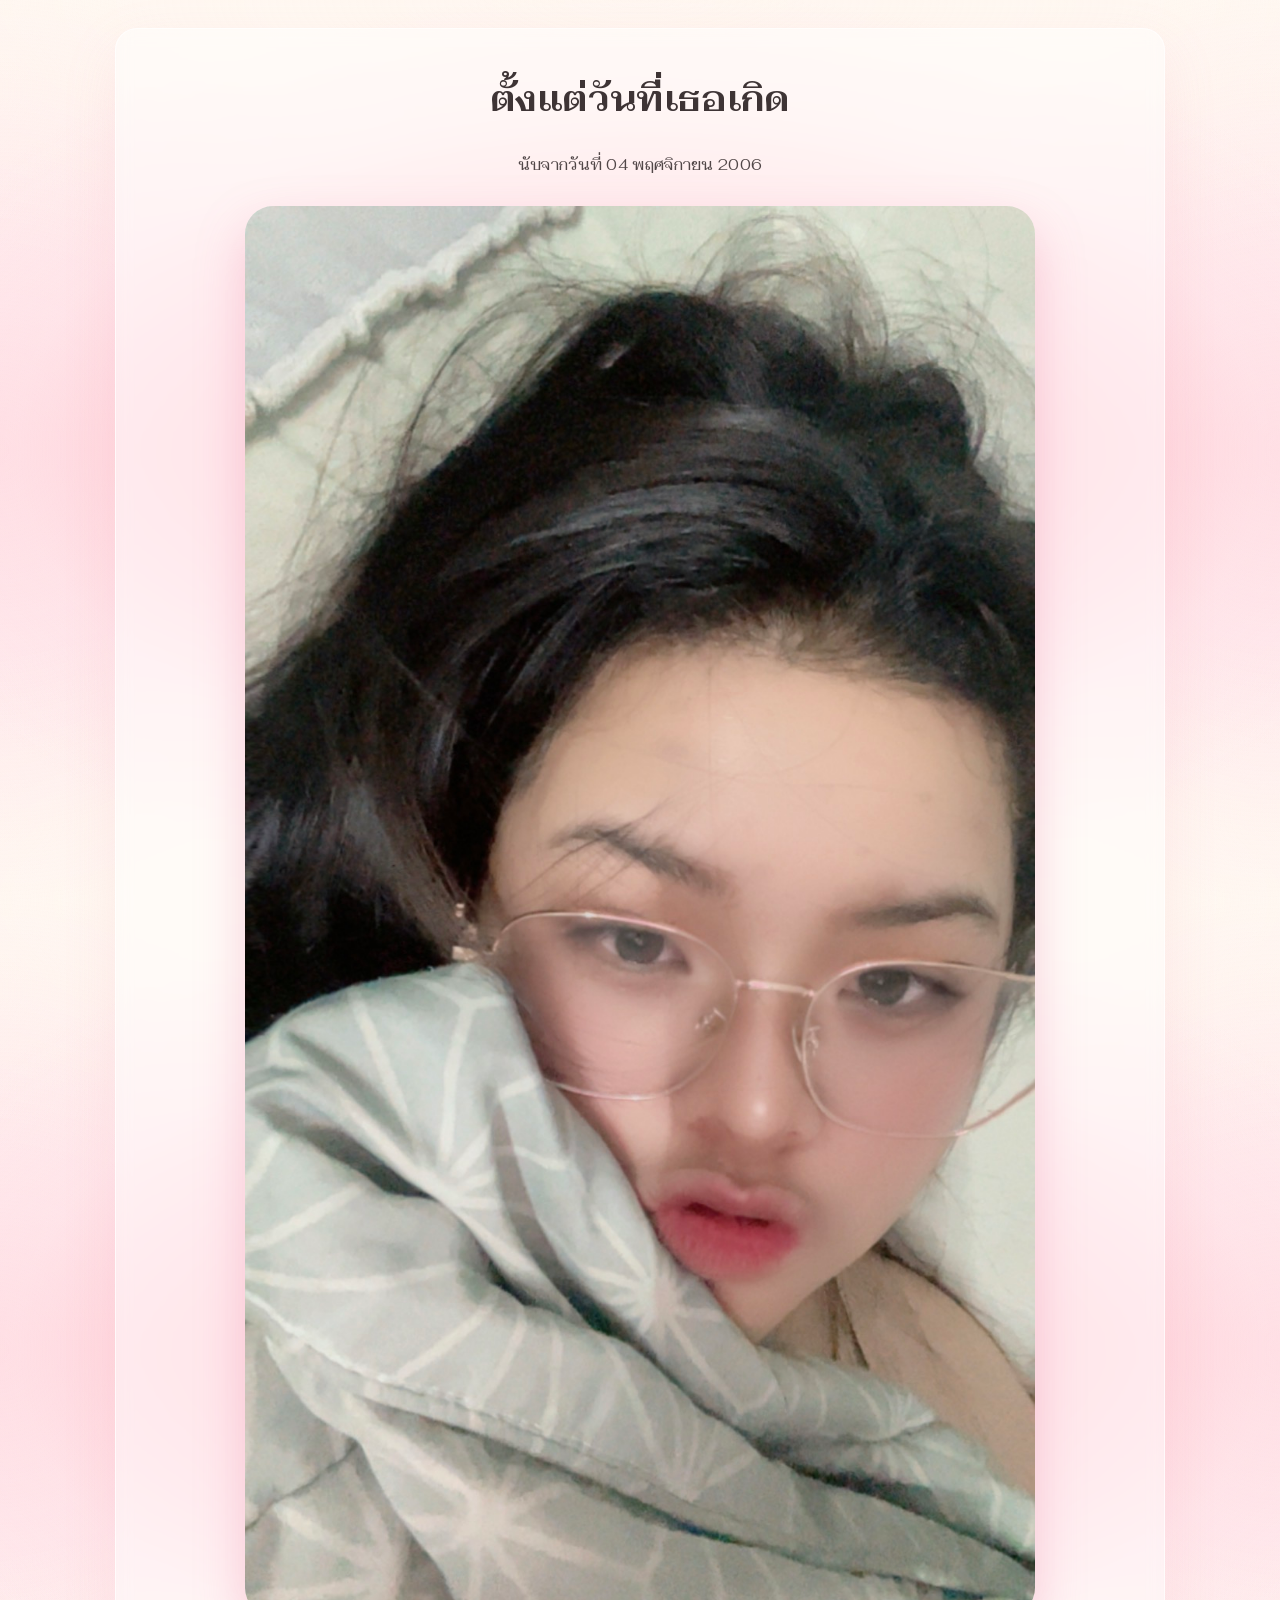
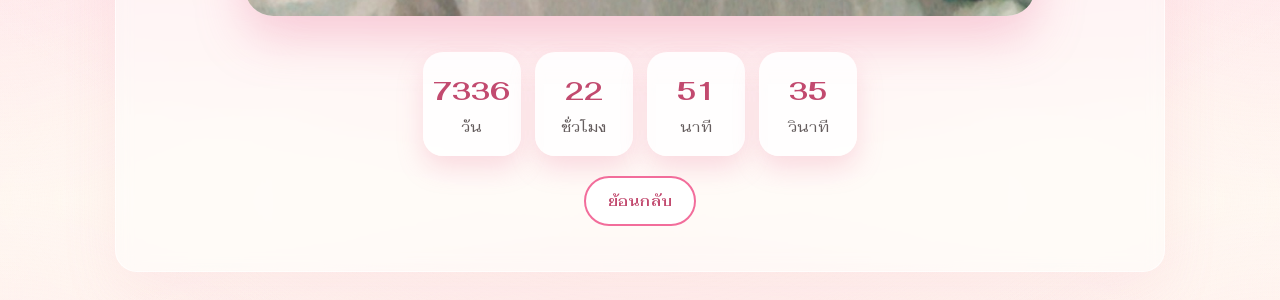
==== days.html @ 3abb0679 "upload website" ====
<!doctype html>
<html lang="th">
<head>
  <meta charset="utf-8" />
  <meta name="viewport" content="width=device-width,initial-scale=1" />
  <title>เธอเกิดมากี่วันแล้วน้า</title>
  <link rel="stylesheet" href="css/style.css" />
</head>
<body>
  <div class="container">
    <div class="shell center">
      <h1>ตั้งแต่วันที่เธอเกิด</h1>


        <p class="subtle">นับจากวันที่ 04 พฤศจิกายน 2006 </p>

        <!-- รูปตรงกลาง -->
        <div class="image-wrap">
  <img src="assets/heart.png" class="center-img" alt="love" />
</div>


        <!-- กล่องเวลา -->
        <div class="time-grid">
          <div class="time-box">
            <div class="time-value" id="days">0</div>
            <div class="time-label">วัน</div>
          </div>

          <div class="time-box">
            <div class="time-value" id="hours">0</div>
            <div class="time-label">ชั่วโมง</div>
          </div>

          <div class="time-box">
            <div class="time-value" id="minutes">0</div>
            <div class="time-label">นาที</div>
          </div>

          <div class="time-box">
            <div class="time-value" id="seconds">0</div>
            <div class="time-label">วินาที</div>
          </div>
        </div>

        <div style="margin-top:20px;">
          <a class="btn secondary" href="menu.html">ย้อนกลับ</a>
        </div>
      </div>
    </div>
  </div>

  <script src="js/days.js"></script>
</body>
</html>
---- css/style.css ----
/* ===============================
   FONT : Fahkwang (Thai looped + cute)
   =============================== */
/* ===============================
   FONT : Fahkwang (Thai looped + cute)
   =============================== */
@import url('https://fonts.googleapis.com/css2?family=Fahkwang:wght@300;400;500;600;700&display=swap');

/* ===============================
   ROOT COLOR THEME (Cute Modern — Pink / Cream / Blue, deeper & richer)
   =============================== */
:root{
  --pink-1:#fdf5f5;
  --pink-2:#f9e0e0;
  --card:#EDBFBF;
  --card-dark:#FFB3C6;
  --white:#ffffff;

  --cream:#F2E8CB;
  --cream-dark:#F4C94E;
  --blue:#B4D9E2;
  --blue-dark:#4FC1D9;

  --text-dark:#3E3435;
  --text-accent:#FF8FAB;

  --btn-grad: linear-gradient(135deg, var(--card-dark) 0%, #FFB3C6 55%, var(--card) 100%);
  --panel-grad: linear-gradient(135deg, var(--card-dark) 0%, #FF8FAB 55%, var(--card) 100%);

  --shadow: 0 22px 48px rgba(234,127,160,.34);
  --shadow-soft: 0 12px 26px rgba(234,127,160,.26);
  --shadow-lift: 0 16px 32px rgba(234,127,160,.44);
  --radius: 28px;

  --container-pad: 40px;
  --shell-pad-x: 24px;
  --shell-pad-y: 36px;
}

/* ===============================
   GLOBAL RESET + FORCE FONT
   =============================== */
*{
  box-sizing:border-box;
  font-family: "Fahkwang", system-ui, -apple-system, "Segoe UI", sans-serif !important;
}

html, body{
  height:100%;
  margin:0;
  font-family: "Fahkwang", system-ui, -apple-system, "Segoe UI", sans-serif !important;
}
/* ===============================
   GLOBAL BACKGROUND (Rich Pastel + Soft Motion)
   ใช้เหมือนกันทุกหน้า
================================ */

/* ===============================
   GLOBAL BACKGROUND (Pink–Cream–Blue, deeper & more dimensional)
   ทุกหน้าเหมือนกัน
================================ */

html, body{
  min-height:100%;
  margin:0;
}

/* ===============================
   BACKGROUND : Soft Pastel Pink
   =============================== */

html,
body {
  min-height: 100%;
  margin: 0;
}

body {
  background:
    /* ชมพูฟุ้งตรงกลาง */
    radial-gradient(
      ellipse 75% 60% at 50% 50%,
      #ffb6c5 0%,
      rgba(255, 182, 197, 0.85) 25%,
      rgba(255, 202, 211, 0.60) 45%,
      rgba(255, 225, 230, 0.35) 65%,
      transparent 85%
    ),

    /* ชมพูอ่อนด้านซ้าย */
    radial-gradient(
      ellipse 45% 70% at 0% 50%,
      rgba(255, 215, 222, 0.45) 0%,
      transparent 75%
    ),

    /* ชมพูอ่อนด้านขวา */
    radial-gradient(
      ellipse 45% 70% at 100% 50%,
      rgba(255, 215, 222, 0.40) 0%,
      transparent 75%
    ),

    /* ครีมด้านบน */
    radial-gradient(
      ellipse 80% 35% at 50% 0%,
      #fff8f1 0%,
      rgba(255, 248, 241, 0.75) 50%,
      transparent 100%
    ),

    /* ครีมด้านล่าง */
    radial-gradient(
      ellipse 80% 35% at 50% 100%,
      #fff8f1 0%,
      rgba(255, 248, 241, 0.75) 50%,
      transparent 100%
    ),

    /* สีพื้นฐาน */
    linear-gradient(
      180deg,
      #fff8f2 0%,
      #ffedf0 35%,
      #ffe3e8 50%,
      #ffedf0 70%,
      #fff8f2 100%
    );

  background-attachment: fixed;
  background-repeat: no-repeat;
  background-size: cover;

  color: var(--text-dark);
  letter-spacing: 0.3px;
  line-height: 1.8;
}

.card{
  background: rgba(255,255,255,.78);
  border: 1px solid rgba(255,255,255,.7);
  border-radius: var(--radius);
  box-shadow: var(--shadow);
  padding: 22px;
}







/* ===============================
   LAYOUT
   =============================== */
.container{
  min-height:100%;
  display:flex;
  align-items:center;
  justify-content:center;
  padding: var(--container-pad) 18px;
}

.shell{
  width:min(980px, 100%);
  background: rgba(255,255,255,0.45);
  backdrop-filter: blur(8px);
  border: 1px solid rgba(255,255,255,0.6);
  border-radius: 22px;
  padding: var(--shell-pad-y) var(--shell-pad-x) calc(var(--shell-pad-y) + 8px);
}

.center{ text-align:center; }

/* ===============================
   TYPOGRAPHY
   =============================== */
h1{
  font-size: 34px;
  margin: 0 0 12px;
  font-weight:700;
  letter-spacing:.6px;
}

h2{
  font-size: 24px;
  margin: 0 0 12px;
  font-weight:600;
}

p{
  margin:10px 0;
  font-weight:400;
  line-height:1.75;
}

.subtle{ opacity:.9; }
.small{ font-size:13px; opacity:.85; }

/* ===============================
   BUTTONS
   =============================== */
/* ===============================
   BUTTONS
   =============================== */
/* ===============================
   BUTTON BASE
   =============================== */
.btn{
  border: 0;
  padding: 15px 19px;          /* ⬅ เล็กลงชัด */
  border-radius: 800px;
  background: linear-gradient(135deg, #f26d9b, #f7a3be);
  color: #fff;
  font-weight: 600;
  font-size: 14px;            /* ⬅ เล็กลง */
  line-height: 1.2;
  cursor: pointer;
  box-shadow: 0 8px 16px rgba(242,109,155,.25); /* ⬅ shadow เบาลง */
  transition: transform .18s ease, filter .18s ease;
  display: inline-flex;
  align-items: center;
  justify-content: center;
  white-space: nowrap;
}


/* hover / active */
.btn:hover{
  transform: translateY(-2px);
  filter: brightness(1.05);
}
.btn:active{
  transform: scale(.97);
}

/* ===============================
   BUTTON SECONDARY
   =============================== */
.btn.secondary{
  background: #fff;
  color: #c24a6f;
  border: 2px solid #f26d9b;
  box-shadow: none;
}

/* ===== FIX LINK BUTTON COLOR ===== */
a.btn,
a.btn:visited,
a.btn:hover,
a.btn:active,
a.btn:focus{
  color: #fff;
  text-decoration: none;
}

a.btn.secondary{
  color:#c24a6f;
}


/* ===============================
   BUTTON ROW (ซ้ายขวาเท่ากัน)
   =============================== */
.button-row{
  display: flex;
  gap: 12px;
  margin-top: 16px;
}

/* ทำให้ปุ่มกว้างเท่ากัน */
.button-row .btn{
  flex: 1;
}


/* ===============================
   MOBILE
   =============================== */
@media (max-width: 520px){
  .button-row{
    flex-direction: column;
  }

  .button-row .btn{
    width: 100%;
  }

  .btn{
    padding: 9px 16px;
    font-size: 14px;
  }
}


/* ===============================
   CARDS
   =============================== */
.card{
  background: rgba(255,255,255,0.7);
  border-radius: var(--radius);
  box-shadow: var(--shadow);
  padding: 22px;
}

.big-card{
  width:min(720px,100%);
  margin: 0 auto;
  border-radius: 30px;
  padding: 26px;
  background: rgba(255,255,255,0.65);
  box-shadow: var(--shadow);
}

.pink-panel{
  width:min(520px, 100%);
  margin: 0 auto;
  background: linear-gradient(135deg, #f26d9b, #f7a3be);
  color:white;
  border-radius: 30px;
  padding: 24px 20px;
  box-shadow: var(--shadow);
}

/* ===============================
   IMAGES
   =============================== */
.cake-img{
  width:min(280px, 70vw);
  max-width: 320px;
  display:block;
  margin: 18px auto 10px;
  filter: drop-shadow(0 20px 22px rgba(0,0,0,.18));

  /* animation */
  animation: cakeFloat 3.2s ease-in-out infinite;
}

/* ลอยขึ้น–ลงเบา ๆ */
@keyframes cakeFloat{
  0%, 100%{
    transform: translateY(0) scale(1);
  }
  50%{
    transform: translateY(-6px) scale(1.02);
  }
}


/* ===============================
   BADGE
   =============================== */
.badge{
  display:inline-flex;
  gap:8px;
  align-items:center;
  padding: 8px 16px;
  background: rgba(255,255,255,0.88);
  border:1px solid rgba(242,109,155,.35);
  border-radius: 999px;
  color:#c24a6f;
  font-weight:700;
}

/* ===============================
   MENU GRID (6 ITEMS)
   =============================== */
.menu-grid{
  margin-top: 20px;
  display:grid;
  grid-template-columns: repeat(2, 1fr);
  gap: 22px;
  width: min(520px, 100%);
  margin-inline:auto;
}

.menu-item{
  background: linear-gradient(135deg, #f26d9b, #f7a3be);
  border-radius: 26px;
  padding: 24px 18px;
  color:white;
  text-decoration:none;
  display:flex;
  flex-direction:column;
  align-items:center;
  justify-content:center;
  min-height: 150px;
  box-shadow: var(--shadow);
  transition: all .2s ease;
  -webkit-tap-highlight-color: transparent;
}

.menu-item:hover{
  transform: translateY(-4px);
  filter: brightness(1.06);
}

.menu-item .icon{
  width:48px;
  height:48px;
  margin-bottom: 12px;
  object-fit:contain;
  filter: drop-shadow(0 10px 14px rgba(0,0,0,.22));
}

.menu-item .label{
  font-weight:600;
  text-align:center;
  line-height:1.3;
  font-size: 16px;
}

/* ===============================
   MENU WHITE STYLE
   =============================== */
.menu-item.white{
  background: #ffffff;
  border: 3px solid #f26d9b;
  color: #c24a6f;
  box-shadow: 0 12px 24px rgba(242,109,155,.25);
}

.menu-item.white .label{
  color: #c24a6f;
  font-weight:800;
  margin-top: 10px;
}

.menu-item.white:hover{
  background: #fff5fa;
  transform: translateY(-4px) scale(1.02);
}

/* icon */
.menu-icon{
  width:60px;
  height:60px;
  object-fit:contain;
  margin-bottom: 6px;
}

/* ===============================
   PASSCODE
   =============================== */
.pass-box{
  flex: 1;
  height: auto;
}

.digits{
  display:flex;
  justify-content:center;
  gap: 12px;
  margin: 16px 0 14px;
  flex-wrap: wrap;
}

.digit{
  width: 48px;
  height: 48px;
  background: rgba(255,255,255,.95);
  border-radius: 14px;
  display:flex;
  align-items:center;
  justify-content:center;
  font-size: 20px;
  font-weight:700;
  color:#c24a6f;
}

/* ✅ จัด keypad ให้เป็นตัวจริงที่เดียว (กันซ้ำ) */
.keypad{
  margin-top: 14px;
  display:grid;
  grid-template-columns: repeat(3, 1fr);
  gap: 12px;
}

.key{
  background: rgba(255,255,255,.95);
  border: 1px solid rgba(242,109,155,.35);
  border-radius: 16px;
  padding: 16px 0;
  font-size: 20px;
  font-weight:700;
  color:#c24a6f;
  cursor:pointer;
  box-shadow: 0 12px 20px rgba(0,0,0,.12);
  -webkit-tap-highlight-color: transparent;
}

.key:active{ transform: translateY(1px); }

/* ✅ ปุ่ม 0 ให้อยู่ “กลาง” แบบสวย ไม่ยืดแปลก */
.key-zero{
  grid-column: 2 / 3;     /* อยู่คอลัมน์กลาง */
  justify-self: stretch;
  width: 100%;
  max-width: none;
}

/* ===============================
   MODAL
   =============================== */
.modal-backdrop{
  position:fixed;
  inset:0;
  background: rgba(0,0,0,.45);
  display:none;
  align-items:center;
  justify-content:center;
  padding: 18px;
}

.modal{
  width: min(560px, 100%);
  max-height: 85vh;          /* ⭐ สำคัญ */
  overflow: hidden;          /* กันล้น */
  background: rgba(255,255,255,.97);
  border-radius: 22px;
  padding: 20px;
  box-shadow: var(--shadow);
}


.modal h3{ margin: 6px 0 10px; }
.modal p{ white-space: pre-wrap; }

.modal .row{
  display:flex;
  gap:10px;
  justify-content:center;
  margin-top: 14px;
  flex-wrap: wrap;
}

/* ===============================
   GALLERY
   =============================== */
.gallery{
  display:grid;
  grid-template-columns: repeat(3, 1fr);
  gap: 14px;
  width:min(720px,100%);
  margin: 18px auto 0;
}

.photo{
  width:100%;
  aspect-ratio: 1/1;
  object-fit: cover;
  border-radius: 20px;
  box-shadow: var(--shadow-soft);
  cursor:pointer;
}

/* ===============================
   QUIZ
   =============================== */
.qbox{
  width:min(720px,100%);
  margin: 0 auto;
}

.choice{
  width:100%;
  text-align:left;
  padding: 14px 16px;
  border-radius: 18px;
  border:1px solid rgba(242,109,155,.35);
  background: rgba(255,255,255,.9);
  cursor:pointer;
  font-weight:600;
  margin: 8px 0;
}

.choice.selected{
  outline: 2px solid rgba(242,109,155,.7);
}

.hr{
  height:1px;
  background: rgba(0,0,0,.08);
  margin: 16px 0;
}

/* ===============================
   JIGSAW
   =============================== */
/* ===== Puzzle Canvas ===== */
.canvas-wrap{
  display: flex;
  justify-content: center;
  align-items: center;
  width: 100%;
  max-width: 100%;
  overflow: hidden;        /* กันล้นการ์ด */
}

/* canvas responsive */
#puzzle{
  width: 100%;
  max-width: 360px;        /* ⬅ ขนาดพอดีมือถือ */
  height: auto;
  border-radius: 18px;
}

@media (min-width: 768px){
  #puzzle{
    max-width: 480px;
  }
}

@media (min-width: 1024px){
  #puzzle{
    max-width: 600px;
  }
}

/* ===============================
   WHEEL
   =============================== */

.wheel-wrap{
  display: flex;
  flex-direction: column;
  align-items: center;
  width: 100%;
  max-width: 100%;
  overflow: hidden;     /* กันล้น card */
}

/* canvas วงล้อ */
#wheel{
  width: 100%;
  max-width: 360px;     /* 👈 พอดีมือถือ */
  height: auto;
  display: block;
}
@media (min-width: 768px){
  #wheel{
    max-width: 480px;
  }
}

@media (min-width: 1024px){
  #wheel{
    max-width: 600px;
  }
}


/* ===============================
   Cake Stage + Smoke Effect
   =============================== */
.cake-stage{
  width: min(340px, 78vw);
  margin: 14px auto 10px;
  position: relative;
  display: grid;
  place-items: center;
  perspective: 900px;
}

.cake-stage .cake-img{
  width: 100%;
  max-width: 340px;
  display:block;
  transform: rotateX(7deg) rotateY(-10deg);
  transform-style: preserve-3d;
  filter: drop-shadow(0 26px 26px rgba(0,0,0,.18));
  transition: transform .35s ease, opacity .2s ease;
}

.cake-stage.is-ready .cake-img{
  transform: rotateX(0deg) rotateY(0deg) scale(1.02);
}

.cake-stage.is-swap .cake-img{
  opacity: 0;
}

.smoke{
  position:absolute;
  inset: 0;
  pointer-events:none;
  display:none;
}

.cake-stage.show-smoke .smoke{
  display:block;
}

.smoke span{
  position:absolute;
  left: 50%;
  top: 18%;
  width: 18px;
  height: 18px;
  border-radius: 50%;
  background: rgba(255,255,255,.92);
  filter: blur(1px);
  transform: translateX(-50%);
  opacity: 0;
  animation: puff 1.3s ease forwards;
}

.smoke span:nth-child(1){ margin-left:-28px; animation-delay: 0s; }
.smoke span:nth-child(2){ margin-left:-10px; animation-delay: .06s; }
.smoke span:nth-child(3){ margin-left:  6px;  animation-delay: .12s; }
.smoke span:nth-child(4){ margin-left: 22px;  animation-delay: .18s; }
.smoke span:nth-child(5){ margin-left:  0px; animation-delay: .24s; }

@keyframes puff{
  0%   { transform: translateX(-50%) translateY(18px) scale(.8); opacity: 0; }
  15%  { opacity: .9; }
  60%  { opacity: .55; }
  100% { transform: translateX(-50%) translateY(-52px) scale(1.9); opacity: 0; }
}

/* ===============================
   PASS PAGE LAYOUT
   =============================== */
.pass-layout{
  display: flex;
  gap: 24px;
  align-items: stretch;
}

.pass-image{
  flex: 1;
  display: flex;
  align-items: center;
  justify-content: center;

  background: rgba(255,255,255,0.35);
  border-radius: 30px;
  box-shadow: var(--shadow);
  padding: 16px;
}

.pass-image img{
  animation: float 3s ease-in-out infinite;
  width: 100%;
  height: 100%;
  object-fit: contain;
  border-radius: 22px;
}

@keyframes float{
  0%,100%{ transform: translateY(0); }
  50%{ transform: translateY(-6px); }
}

/* ===== IMAGE CENTER ===== */
.center-img{
  max-width: 80%;
  height: auto;
  display: block;
  margin: 18px auto;
  border-radius: 28px;
  box-shadow: var(--shadow);
  object-fit: cover;
}

/* ===== TIME GRID ===== */
.time-grid{
  display:grid;
  grid-template-columns: repeat(4, 1fr);
  gap:14px;
  margin-top:18px;
}

.time-box{
  background: rgba(255,255,255,.85);
  border-radius: 20px;
  padding: 16px 10px;
  box-shadow: var(--shadow-soft);
}

.time-value{
  font-size: 26px;
  font-weight: 900;
  color:#c24a6f;
}

.time-label{
  font-size: 14px;
  opacity:.8;
}

/* Letter */
.letter-img{
  width: min(320px, 78vw);
  margin: 10px auto 0;
  cursor:pointer;

  background: transparent;
  box-shadow: none;
  border-radius: 0;

  display: block;
}

/* Vinyl */
.vinyl-wrap{
  width:290px;
  height:290px;
  margin: 0 auto 14px;
  display:flex;
  align-items:center;
  justify-content:center;
}

.vinyl{
  width:100%;
  height:100%;
  border-radius:50%;
  object-fit: cover;
  display:block;
  box-shadow: 0 20px 40px rgba(0,0,0,.25);
  background: transparent;
}

.music-controls{
  display:flex;
  justify-content:center;
  margin-top: 14px;
  flex-wrap: wrap;
  gap: 10px;
}

/* ===============================
   RESPONSIVE (Tablet)
   =============================== */
@media (max-width: 900px){
  :root{
    --container-pad: 32px;
    --shell-pad-x: 20px;
    --shell-pad-y: 28px;
  }

  .big-card{ padding: 22px; }
  .menu-grid{ width: min(560px, 100%); }
}

/* ===============================
   RESPONSIVE (Phone)
   =============================== */
@media (max-width: 720px){
  :root{
    --container-pad: 20px;
    --shell-pad-x: 16px;
    --shell-pad-y: 22px;
  }

  h1{ font-size: 26px; }
  h2{ font-size: 20px; }

  /* ✅ flex บนมือถือให้เรียงลง */
  .pass-layout{
    flex-direction: column;
    gap: 16px;
  }

  .pass-image{
    order: -1;
    padding: 12px;
    border-radius: 24px;
  }

  /* กันรูปสูงเกินจอ */
  .pass-image img{
    height: auto;
    max-height: 42vh;
    object-fit: contain;
  }

  .big-card{
    padding: 18px;
    border-radius: 24px;
  }

  .pink-panel{
    border-radius: 24px;
    padding: 18px 16px;
  }

  /* ✅ ปุ่มเรียงสวยบนมือถือ */
  .modal .row,
  .music-controls{
    flex-direction: column;
    align-items: stretch;
  }

 

  /* เมนูไม่แน่น */
  .menu-grid{
    width: 100%;
    max-width: 520px;
    gap: 12px;
    grid-template-columns: repeat(2, minmax(0, 1fr));
  }

  .menu-item{
    min-height: 128px;
    padding: 16px 12px;
  }

  .menu-icon{ width: 52px; height: 52px; }

  /* keypad / digits */
  .digits{ gap: 10px; }
  .digit{ width: 44px; height: 44px; font-size: 18px; }
  .key{ padding: 14px 0; font-size: 18px; }

  /* time */
  .time-grid{
    grid-template-columns: repeat(2, 1fr);
  }
  .time-value{ font-size: 22px; }

  /* gallery */
  .gallery{
    grid-template-columns: repeat(2, 1fr);
  }

  /* vinyl */
  .vinyl-wrap{ width: 210px; height: 210px; }

  /* ปรับรูปเค้ก/รูปสื่อไม่ให้ใหญ่เกินการ์ด */
  .cake-img{
    width: min(260px, 72vw);
    max-width: 280px;
  }

  .center-img{
    max-width: 100%;
    max-height: 46vh;
    object-fit: contain;
  }

  .letter-img{
    width: min(320px, 82vw);
    max-width: 340px;
  }
}

/* ===============================
   RESPONSIVE (Small Phone)
   =============================== */
@media (max-width: 420px){
  h1{ font-size: 23px; }
  h2{ font-size: 18px; }

  .shell{ border-radius: 18px; }

  .cake-stage{
    width: min(300px, 86vw);
  }

  .gallery{
    grid-template-columns: 1fr;
  }

  .menu-grid{
    grid-template-columns: 1fr;
  }

  .menu-item{
    min-height: 112px;
  }

  .vinyl-wrap{ width: 190px; height: 190px; }
}

/* ===============================
   Anniversary FX Layer
   =============================== */
#fxLayer{
  position: fixed;
  inset: 0;
  pointer-events: none;
  overflow: hidden;
  z-index: 50;
}

/* อนิเมชันลอยขึ้น */
.particle{
  position: absolute;
  bottom: -12vh;
  will-change: transform, opacity;
  animation: floatUp ease-in forwards;
  filter: drop-shadow(0 8px 12px rgba(0,0,0,.12));
}

/* ดอกไม้ลอยนุ่มกว่า */
.particle.flower{ opacity: .95; }

/* หัวใจเด่นขึ้นนิดนึง */
.particle.heart{ opacity: 1; }

@keyframes floatUp{
  from{
    transform: translateY(0) scale(1);
    opacity: 1;
  }
  to{
    transform: translateY(-125vh) scale(1.4);
    opacity: 0;
  }
}

/* ===============================
   Media Card + Gift
   =============================== */
.media-card{
  width: min(520px, 92vw);
  background: #fff;
  border-radius: 22px;
  padding: 18px 18px 8px;
  box-shadow: 0 16px 32px rgba(0,0,0,.10);
  margin: 10px auto 14px;
}

.gift-stage{
  display:flex;
  justify-content:center;
  align-items:center;
  min-height: 220px;
}

.gift-img{
  width: min(360px, 78vw);
  max-width: 360px;
  height: auto;
  transition: transform .35s ease, filter .35s ease, opacity .25s ease;
  object-fit: contain;
}

.gift-stage.opening .gift-img{
  animation: giftPop .55s ease;
}

@keyframes giftPop{
  0%   { transform: scale(1) rotate(0deg); }
  25%  { transform: scale(1.06) rotate(-4deg); }
  55%  { transform: scale(1.12) rotate(4deg); }
  100% { transform: scale(1.00) rotate(0deg); }
}

.gift-stage.opened .gift-img{
  filter: drop-shadow(0 18px 30px rgba(0,0,0,.18));
}

/* title หายแบบนุ่ม */
.fade-out{
  opacity: 0;
  transform: translateY(-6px);
  transition: opacity .35s ease, transform .35s ease;
}

/* ✅ มือถือ: กันรูปของขวัญสูงเกินจอ + ไม่ล้นการ์ด */
@media (max-width: 720px){
  .media-card{
    width: 100%;
    max-width: 520px;
    padding: 14px 14px 8px;
  }

  .gift-stage{ min-height: 200px; }

  .gift-img{
    width: 100%;
    max-width: 320px;
    max-height: 42vh;
  }
}

/* ===============================
   Spin (if used for vinyl etc.)
   =============================== */
.spin{
  animation: spin 6s linear infinite;
}

@keyframes spin{
  from{ transform: rotate(0deg); }
  to{ transform: rotate(360deg); }
}


/* ให้ข้อความจดหมายชิดซ้าย */
#letterText{
  text-align: left;
}

/* ===============================
   GLOBAL BUTTON ANIMATION
   ใช้กับทุกหน้า
================================ */

/* base motion */
.btn{
  position: relative;
  overflow: hidden;
  transition:
    transform .18s ease,
    box-shadow .18s ease,
    filter .18s ease;
}

/* ✨ hover : ลอย + เงา */
.btn:hover{
  transform: translateY(-3px);
  box-shadow: 0 14px 28px rgba(242,109,155,.38);
}

/* 👆 กด */
.btn:active{
  transform: scale(.96);
  box-shadow: 0 6px 14px rgba(242,109,155,.28);
}

/* 🌊 shimmer เบา ๆ */
.btn::after{
  content:"";
  position:absolute;
  inset:0;
  background:
    linear-gradient(
      120deg,
      transparent 35%,
      rgba(255,255,255,.45),
      transparent 65%
    );
  opacity:0;
  transform: translateX(-120%);
}

/* hover → shimmer วิ่ง */
.btn:hover::after{
  animation: shimmer .85s ease;
}

@keyframes shimmer{
  from{
    opacity:0;
    transform: translateX(-120%);
  }
  20%{ opacity:.65; }
  to{
    opacity:0;
    transform: translateX(120%);
  }
}

/* ♡ pulse นุ่ม ๆ (เอาไว้ highlight ปุ่มสำคัญ) */
.btn.pulse{
  animation: pulse 1.8s ease-in-out infinite;
}

@keyframes pulse{
  0%,100%{
    box-shadow: 0 0 0 0 rgba(242,109,155,.55);
  }
  50%{
    box-shadow: 0 0 0 10px rgba(242,109,155,0);
  }
}


/* ===== Fireworks Layer ===== */
.fireworks {
  position: fixed;
  inset: 0;
  pointer-events: none;
  z-index: 999;
  overflow: hidden;
}

.fireworks::before,
.fireworks::after {
  content: "";
  position: absolute;
  top: 50%;
  left: 50%;
  width: 6px;
  height: 6px;
  border-radius: 50%;
  background: transparent;
  box-shadow:
    0 -80px #ff4d6d,
    60px -60px #ffd166,
    80px 0 #06d6a0,
    60px 60px #4dabf7,
    0 80px #c77dff,
    -60px 60px #f72585,
    -80px 0 #ffd166,
    -60px -60px #06d6a0;
  transform: translate(-50%, -50%) scale(0);
  animation: explode 1.2s ease-out infinite;
}

.fireworks::after {
  animation-delay: .3s;
  box-shadow:
    0 -100px #ffd166,
    70px -70px #ff4d6d,
    100px 0 #06d6a0,
    70px 70px #4dabf7,
    0 100px #c77dff,
    -70px 70px #f72585,
    -100px 0 #ffd166,
    -70px -70px #06d6a0;
}

@keyframes explode {
  0% {
    transform: translate(-50%, -50%) scale(0);
    opacity: 1;
  }
  80% {
    transform: translate(-50%, -50%) scale(1);
    opacity: 1;
  }
  100% {
    opacity: 0;
  }
}

/* ซ่อนไว้ก่อน */
.fireworks {
  display: none;
}

/* เปิดโชว์พลุ */
.fireworks.show {
  display: block;
}



@import url('https://fonts.googleapis.com/css2?family=Fahkwang:wght@300;400;500;600;700&display=swap');


/* =========================================================
   ROOT
========================================================= */

:root{

  --pink-1:#fdf5f5;
  --pink-2:#f9e0e0;

  --card:#EDBFBF;
  --card-dark:#FFB3C6;

  --white:#ffffff;

  --text-dark:#3E3435;

  --shadow:
    0 22px 48px rgba(234,127,160,.34);

}


/* =========================================================
   RESET
========================================================= */

*{

  box-sizing:border-box;

  font-family:
    "Fahkwang",
    system-ui,
    -apple-system,
    "Segoe UI",
    sans-serif !important;

  -webkit-tap-highlight-color:transparent;

}


html,
body{

  width:100%;

  min-height:100%;

  margin:0;

}


/* =========================================================
   BODY
========================================================= */

body{

  position:relative;

  min-height:100svh;

  overflow-x:hidden;
  overflow-y:auto;

  color:var(--text-dark);

  letter-spacing:.3px;

  line-height:1.8;

  background:

    radial-gradient(
      ellipse 75% 60% at 50% 50%,
      #ffb6c5 0%,
      rgba(255,182,197,.85) 25%,
      rgba(255,202,211,.60) 45%,
      rgba(255,225,230,.35) 65%,
      transparent 85%
    ),

    radial-gradient(
      ellipse 45% 70% at 0% 50%,
      rgba(255,215,222,.45) 0%,
      transparent 75%
    ),

    radial-gradient(
      ellipse 45% 70% at 100% 50%,
      rgba(255,215,222,.40) 0%,
      transparent 75%
    ),

    radial-gradient(
      ellipse 80% 35% at 50% 0%,
      #fff8f1 0%,
      rgba(255,248,241,.75) 50%,
      transparent 100%
    ),

    radial-gradient(
      ellipse 80% 35% at 50% 100%,
      #fff8f1 0%,
      rgba(255,248,241,.75) 50%,
      transparent 100%
    ),

    linear-gradient(
      180deg,
      #fff8f2 0%,
      #ffedf0 35%,
      #ffe3e8 50%,
      #ffedf0 70%,
      #fff8f2 100%
    );

  background-attachment:fixed;

  background-size:cover;

}


/* =========================================================
   LAYOUT
========================================================= */

.container{

  min-height:100svh;

  display:flex;

  align-items:center;

  justify-content:center;

  padding:40px 18px;

}


.shell{

  width:min(980px,100%);

  background:
    rgba(255,255,255,.45);

  backdrop-filter:blur(8px);

  border:
    1px solid rgba(255,255,255,.6);

  border-radius:22px;

  padding:36px 24px 44px;

}


.center{
  text-align:center;
}


/* =========================================================
   TEXT
========================================================= */

h1{

  font-size:34px;

  margin:0 0 12px;

}


h2{

  font-size:24px;

  margin:0 0 12px;

  font-weight:600;

}


p{

  margin:10px 0;

}


.subtle{

  opacity:.9;

}


/* =========================================================
   BIG CARD
========================================================= */

.big-card{
  width:min(720px,100%);

  margin:0 auto;

  padding:24px 26px;

  border-radius:30px;

  background:
    rgba(255,255,255,.65);

  box-shadow:
    var(--shadow);

  position:relative;

  z-index:20;
}


/* ข้อความในการ์ด */
.big-card p{
  margin:8px 0;
}


/* ระยะหัวข้อกับข้อความ */
.big-card h2{
  margin:0 0 8px;
}


/* badge */
.badge{
  margin:0 auto 10px;
}
@media (max-width:720px){

  .container{
    padding:
      20px 16px;
  }

  .shell{
    padding:
      24px 16px 30px;
  }

  #titleText{
    margin-bottom:4px;
  }

  .cake-stage{
    width:min(320px,90vw);

    height:245px;

    margin:
      8px auto 12px;
  }

  .cake{
    transform:scale(.86);

    margin-top:-82px;
  }

  .cake:hover{
    transform:scale(.86);
  }

  .big-card{
    padding:
      20px 16px;

    border-radius:24px;
  }

}
@media (max-width:420px){

  .cake-stage{
    width:290px;

    height:225px;

    margin:
      5px auto 10px;
  }

  .cake{
    transform:scale(.76);

    margin-top:-82px;
  }

  .cake:hover{
    transform:scale(.76);
  }

  .big-card{
    padding:
      18px 14px;
  }

  .badge{
    padding:
      7px 14px;

    font-size:13px;
  }

  .subtle{
    font-size:13px;
  }

}


/* =========================================================
   BADGE
========================================================= */

.badge{

  display:inline-flex;

  align-items:center;

  padding:8px 16px;

  background:
    rgba(255,255,255,.88);

  border:
    1px solid rgba(242,109,155,.35);

  border-radius:999px;

  color:#c24a6f;

  font-weight:700;

}


/* =========================================================
   BUTTON
========================================================= */

.btn{

  position:relative;

  overflow:hidden;

  border:0;

  padding:15px 20px;

  border-radius:800px;

  background:
    linear-gradient(
      135deg,
      #f26d9b,
      #f7a3be
    );

  color:#fff;

  font-weight:600;

  font-size:14px;

  line-height:1.2;

  cursor:pointer;

  box-shadow:
    0 8px 16px rgba(242,109,155,.25);

  transition:
    transform .18s ease,
    box-shadow .18s ease,
    filter .18s ease;

  display:inline-flex;

  align-items:center;

  justify-content:center;

  text-decoration:none;

}


.btn:hover{

  transform:
    translateY(-3px);

  box-shadow:
    0 14px 28px rgba(242,109,155,.38);

  filter:brightness(1.05);

}


.btn:active{

  transform:
    scale(.96);

}


.btn.secondary{

  background:#fff;

  color:#c24a6f;

  border:
    2px solid #f26d9b;

}


.btn.secondary:hover{

  color:#c24a6f;

}


a.btn,
a.btn:visited,
a.btn:hover,
a.btn:active{

  text-decoration:none;

}


/* =========================================================
   SHIMMER
========================================================= */

.btn::after{

  content:"";

  position:absolute;

  inset:0;

  background:
    linear-gradient(
      120deg,
      transparent 35%,
      rgba(255,255,255,.45),
      transparent 65%
    );

  opacity:0;

  transform:
    translateX(-120%);

}


.btn:hover::after{

  animation:
    shimmer .85s ease;

}


@keyframes shimmer{

  from{

    opacity:0;

    transform:
      translateX(-120%);

  }

  20%{
    opacity:.65;
  }

  to{

    opacity:0;

    transform:
      translateX(120%);

  }

}


/* =========================================================
   CAKE STAGE
========================================================= */

.cake-stage{
  width:min(340px,78vw);
  height:270px;

  margin:14px auto 18px;

  position:relative;

  display:grid;
  place-items:center;

  perspective:900px;

  overflow:visible;
}


/* =========================================================
   CAKE
========================================================= */

.cake{
  position:absolute;

  width:250px;
  height:200px;

  top:50%;
  left:50%;

  margin-top:-82px;
  margin-left:-125px;

  z-index:10;

  cursor:pointer;

  filter:
    drop-shadow(
      0 18px 18px rgba(0,0,0,.25)
    );

  transition:
    transform .2s ease;
}

.cake:hover{
  transform:scale(1.015);
}

.cake > *{
  position:absolute;
}



@import url('https://fonts.googleapis.com/css2?family=Fahkwang:wght@300;400;500;600;700&display=swap');


/* =========================================================
   RESET
========================================================= */

* {
  box-sizing: border-box;
  font-family: "Fahkwang", sans-serif !important;
  -webkit-tap-highlight-color: transparent;
}


html,
body {
  width: 100%;
  min-height: 100%;
  margin: 0;
}


/* =========================================================
   BODY
========================================================= */

body {

  min-height: 100svh;

  overflow-x: hidden;

  color: #3e3435;

  line-height: 1.8;

  background:

    radial-gradient(
      ellipse 75% 60% at 50% 50%,
      #ffb6c5 0%,
      rgba(255,182,197,.85) 25%,
      rgba(255,202,211,.60) 45%,
      rgba(255,225,230,.35) 65%,
      transparent 85%
    ),

    radial-gradient(
      ellipse 45% 70% at 0% 50%,
      rgba(255,215,222,.45),
      transparent 75%
    ),

    radial-gradient(
      ellipse 45% 70% at 100% 50%,
      rgba(255,215,222,.40),
      transparent 75%
    ),

    radial-gradient(
      ellipse 80% 35% at 50% 0%,
      #fff8f1 0%,
      rgba(255,248,241,.75) 50%,
      transparent 100%
    ),

    radial-gradient(
      ellipse 80% 35% at 50% 100%,
      #fff8f1 0%,
      rgba(255,248,241,.75) 50%,
      transparent 100%
    ),

    linear-gradient(
      180deg,
      #fff8f2 0%,
      #ffedf0 35%,
      #ffe3e8 50%,
      #ffedf0 70%,
      #fff8f2 100%
    );

}


/* =========================================================
   MAIN CONTAINER
========================================================= */

.container {

  min-height: 100svh;

  width: 100%;

  display: flex;

  justify-content: center;

  align-items: center;

  padding: 28px 18px;

}


/* =========================================================
   SHELL
   *** ยึดรูปที่ 2 เป็นหลัก ***
========================================================= */

.shell {

  width: min(1050px, 100%);

  min-height: 650px;

  padding: 40px 30px 45px;

  border-radius: 22px;

  background:
    rgba(255,255,255,.46);

  border:
    1px solid rgba(255,255,255,.65);

  backdrop-filter: blur(8px);

  -webkit-backdrop-filter: blur(8px);

  box-shadow:
    0 20px 55px rgba(235,140,165,.12);

  display: flex;

  flex-direction: column;

  align-items: center;

  justify-content: flex-start;

  text-align: center;

}


/* =========================================================
   TITLE
========================================================= */

#titleText {

  margin: 0;

  padding: 0;

  font-size: 27px;

  font-weight: 600;

  line-height: 1.35;

  color: #3e3435;

}


/* =========================================================
   CAKE STAGE
========================================================= */

.cake-stage {

  position: relative;

  width: 340px;

  height: 290px;

  margin: 14px auto 4px;

  display: grid;

  place-items: center;

  overflow: visible;

  flex-shrink: 0;

}


/* =========================================================
   CAKE
========================================================= */

.cake {

  position: absolute;

  width: 250px;

  height: 200px;

  left: 50%;

  top: 50%;

  margin-left: -125px;

  margin-top: -82px;

  cursor: pointer;

  z-index: 10;

  filter:
    drop-shadow(
      0 18px 18px rgba(0,0,0,.25)
    );

  transition:
    transform .2s ease;

}


.cake:hover {
  transform: scale(1.015);
}


.cake > * {
  position: absolute;
}


/* =========================================================
   PLATE
========================================================= */

.plate {

  width: 270px;

  height: 110px;

  bottom: -10px;

  left: -10px;

  background: #ccc;

  border-radius: 50%;

  box-shadow:

    0 2px 0 #aaa,
    0 4px 0 #aaa,
    0 5px 40px rgba(0,0,0,.5);

}


/* =========================================================
   CAKE LAYERS
========================================================= */

.layer {

  width: 250px;

  height: 100px;

  border-radius: 50%;

  background: #553c13;

  box-shadow:

    0 2px 0 #604618,
    0 4px 0 #4e370f,
    0 6px 0 #4e370f,
    0 8px 0 #4d360f,
    0 10px 0 #4d360f,
    0 12px 0 #4c350e,
    0 14px 0 #4c350e,
    0 16px 0 #4b340e,
    0 18px 0 #4b340e,
    0 20px 0 #4a330d,
    0 22px 0 #4a330d,
    0 24px 0 #49320d,
    0 26px 0 #49320d,
    0 28px 0 #48310c,
    0 30px 0 #48310c;
}


.layer-top {
  top: 0;
}

.layer-middle {
  top: 33px;
}

.layer-bottom {
  top: 66px;
}


/* =========================================================
   ICING
========================================================= */

.icing {

  top: 2px;

  left: 5px;

  width: 240px;

  height: 90px;

  background: #f0e4d0;

  border-radius: 50%;

  z-index: 4;

}


.icing::before {

  content: "";

  position: absolute;

  top: 4px;
  right: 5px;
  bottom: 6px;
  left: 5px;

  background: #f5e9d7;

  border-radius: 50%;

}


/* =========================================================
   DRIPS
========================================================= */

.drip {

  background: #f0e4d0;

  z-index: 5;

  border-bottom-left-radius: 25px;

  border-bottom-right-radius: 25px;

}


.drip1 {

  top: 53px;

  left: 5px;

  width: 40px;

  height: 48px;

  transform: skewY(15deg);

}


.drip2 {

  top: 69px;

  left: 181px;

  width: 50px;

  height: 60px;

  transform: skewY(-15deg);

}


.drip3 {

  top: 54px;

  left: 90px;

  width: 80px;

  height: 60px;

  border-bottom-left-radius: 40px;

  border-bottom-right-radius: 40px;

}


/* =========================================================
   CANDLE
========================================================= */

.candle {

  position: absolute;

  width: 16px;

  height: 50px;

  border-radius: 8px 8px 4px 4px;

  transform:
    translate(-50%, -100%);

  z-index: 15;

  animation:
    candleAppear .3s ease-out;

}


@keyframes candleAppear {

  from {

    opacity: 0;

    transform:
      translate(-50%, -100%)
      scale(.5);

  }

  to {

    opacity: 1;

    transform:
      translate(-50%, -100%)
      scale(1);

  }

}


.candle::before {

  content: "";

  position: absolute;

  top: 0;

  left: 0;

  width: 16px;

  height: 8px;

  border-radius: 50%;

  background: #9b1019;

}


/* =========================================================
   CANDLE COLORS
========================================================= */

.candle-blue {

  background:
    repeating-linear-gradient(
      -20deg,
      #42b8df 0px,
      #42b8df 6px,
      #239bc8 7px,
      #239bc8 9px
    );

}


.candle-yellow {

  background:
    repeating-linear-gradient(
      -20deg,
      #ffd34e 0px,
      #ffd34e 6px,
      #f3ad16 7px,
      #f3ad16 9px
    );

}


.candle-pink {

  background:
    repeating-linear-gradient(
      -20deg,
      #ff9fc2 0px,
      #ff9fc2 6px,
      #ef719c 7px,
      #ef719c 9px
    );

}


.candle-purple {

  background:
    repeating-linear-gradient(
      -20deg,
      #b993ed 0px,
      #b993ed 6px,
      #8c62ce 7px,
      #8c62ce 9px
    );

}


.candle-green {

  background:
    repeating-linear-gradient(
      -20deg,
      #72d7b1 0px,
      #72d7b1 6px,
      #3ab68d 7px,
      #3ab68d 9px
    );

}


/* =========================================================
   FLAME
========================================================= */

.flame {

  position: absolute;

  width: 15px;

  height: 35px;

  top: -34px;

  left: 50%;

  margin-left: -7.5px;

  background: orange;

  border-radius:
    10px 10px 10px 10px /
    25px 25px 10px 10px;

  box-shadow:

    0 0 10px rgba(255,165,0,.5),
    0 0 20px rgba(255,165,0,.5),
    0 0 60px rgba(255,165,0,.5);

  transform-origin:
    50% 90%;

  animation:
    flicker 1s ease-in-out alternate infinite;

}


@keyframes flicker {

  0% {
    transform: skewX(5deg);
  }

  25% {
    transform: skewX(-5deg);
  }

  50% {
    transform: skewX(10deg);
  }

  75% {
    transform: skewX(-10deg);
  }

  100% {
    transform: skewX(5deg);
  }

}


/* =========================================================
   BIG CARD
   *** การ์ดต้องอยู่ใต้เค้กเสมอ ***
========================================================= */

.big-card {

  width: min(780px, 100%);

  min-height: 145px;

  margin: 0 auto;

  padding: 24px 28px;

  border-radius: 30px;

  background:
    rgba(255,255,255,.68);

  box-shadow:
    0 22px 48px rgba(234,127,160,.30);

  position: relative;

  z-index: 20;

  display: flex;

  flex-direction: column;

  align-items: center;

  justify-content: center;

  text-align: center;

}


/* =========================================================
   CARD TEXT
========================================================= */

.big-card h2 {

  margin: 0 0 8px;

  font-size: 24px;

  line-height: 1.4;

  font-weight: 600;

}


.big-card p {

  margin: 4px 0;

}


/* =========================================================
   BADGE
========================================================= */

.badge {

  display: inline-flex;

  align-items: center;

  justify-content: center;

  margin: 0 0 8px;

  padding: 7px 17px;

  border-radius: 999px;

  background:
    rgba(255,255,255,.85);

  border:
    1px solid rgba(242,109,155,.35);

  color: #c24a6f;

  font-weight: 600;

  line-height: 1.4;

}


/* =========================================================
   SUBTLE
========================================================= */

.subtle {

  opacity: .9;

  font-size: 15px;

}


/* =========================================================
   BUTTON AREA
========================================================= */

.button-area {

  margin-top: 16px;

  display: flex;

  justify-content: center;

}


/* =========================================================
   BUTTON
========================================================= */

.btn {

  position: relative;

  overflow: hidden;

  display: inline-flex;

  align-items: center;

  justify-content: center;

  padding: 14px 22px;

  border: 0;

  border-radius: 999px;

  background:
    linear-gradient(
      135deg,
      #f26d9b,
      #f7a3be
    );

  color: #fff;

  font-size: 14px;

  font-weight: 600;

  line-height: 1.3;

  text-decoration: none;

  cursor: pointer;

  box-shadow:
    0 8px 18px rgba(242,109,155,.28);

  transition:
    transform .18s ease,
    box-shadow .18s ease;

}


.btn:hover {

  transform:
    translateY(-2px);

  box-shadow:
    0 12px 25px rgba(242,109,155,.38);

}


.btn:active {

  transform:
    scale(.96);

}


.btn.secondary {

  background: #fff;

  color: #c24a6f;

  border:
    2px solid #f26d9b;

}


a.btn,
a.btn:hover,
a.btn:visited,
a.btn:active {

  text-decoration: none;

}


/* =========================================================
   FIREWORK
========================================================= */

.pyro {

  position: absolute;

  top: -45px;

  left: 50%;

  width: 20px;

  height: 20px;

  transform:
    translateX(-50%);

  pointer-events: none;

  display: none;

  z-index: 30;

}


.pyro > div {

  position: absolute;

  width: 5px;

  height: 5px;

  border-radius: 50%;

  animation:
    bang 1s ease-out infinite,
    gravity 1s ease-in infinite;

}


@keyframes bang {

  to {

    box-shadow:

      -90px -60px #ff4f81,
      -55px -95px #ffd43b,
      0 -110px #6ddcff,
      60px -80px #b47cff,
      100px -30px #ff8a3d,
      80px 35px #6ee7a8,
      20px 75px #ff4f81,
      -50px 60px #ffd43b,
      -100px 20px #6ddcff;

  }

}


@keyframes gravity {

  to {

    transform:
      translateY(100px);

    opacity: 0;

  }

}


/* =========================================================
   STARS
========================================================= */

.stars-layer {

  position: fixed;

  inset: 0;

  width: 100vw;

  height: 100svh;

  overflow: hidden;

  pointer-events: none;

  z-index: 999;

}


.star-piece {

  position: absolute;

  top: -60px;

  width: 25px;

  height: auto;

  opacity: 0;

  animation-name: starFall;

  animation-timing-function:
    cubic-bezier(.25,.46,.45,.94);

  animation-fill-mode: forwards;

}


@keyframes starFall {

  0% {

    transform:
      translate3d(0,-60px,0)
      rotate(0deg)
      scale(.7);

    opacity: 0;

  }

  8% {
    opacity: 1;
  }

  25% {

    transform:
      translate3d(
        var(--drift1),
        25vh,
        0
      )
      rotate(90deg)
      scale(1);

  }

  50% {

    transform:
      translate3d(
        var(--drift2),
        55vh,
        0
      )
      rotate(180deg)
      scale(.9);

  }

  75% {

    transform:
      translate3d(
        var(--drift3),
        80vh,
        0
      )
      rotate(270deg)
      scale(1.05);

  }

  92% {
    opacity: 1;
  }

  100% {

    transform:
      translate3d(
        var(--drift4),
        115vh,
        0
      )
      rotate(360deg)
      scale(.75);

    opacity: 0;

  }

}


/* =========================================================
   MOBILE
========================================================= */

@media (max-width: 720px) {

  .container {

    padding:
      16px 14px;

  }


  .shell {

    min-height:
      calc(100svh - 32px);

    padding:
      26px 14px 30px;

    border-radius:
      22px;

  }


  #titleText {

    font-size: 22px;

  }


  .cake-stage {

    width:
      min(320px, 90vw);

    height: 250px;

    margin:
      8px auto 0;

  }


  .cake {

    transform:
      scale(.86);

  }


  .cake:hover {

    transform:
      scale(.86);

  }


  .big-card {

    width: 100%;

    min-height: 135px;

    padding:
      20px 15px;

    border-radius:
      24px;

  }


  .big-card h2 {

    font-size: 20px;

  }


  .subtle {

    font-size: 13px;

  }

}


/* =========================================================
   SMALL PHONE
========================================================= */

@media (max-width: 420px) {

  .shell {

    padding:
      22px 12px 25px;

  }


  #titleText {

    font-size: 20px;

  }


  .cake-stage {

    width: 290px;

    height: 225px;

  }


  .cake {

    transform:
      scale(.76);

  }


  .cake:hover {

    transform:
      scale(.76);

  }


  .big-card {

    min-height: 125px;

    padding:
      18px 12px;

  }


  .badge {

    font-size: 13px;

    padding:
      7px 13px;

  }

}


/* =========================================================
   SHORT SCREEN
========================================================= */

@media (max-height: 680px) {

  .container {

    padding:
      10px 14px;

  }


  .shell {

    min-height:
      calc(100svh - 20px);

    padding:
      20px 14px 25px;

  }


  .cake-stage {

    height: 220px;

    margin-top: 4px;

  }


  .cake {

    transform:
      scale(.72);

  }


  .cake:hover {

    transform:
      scale(.72);

  }

}
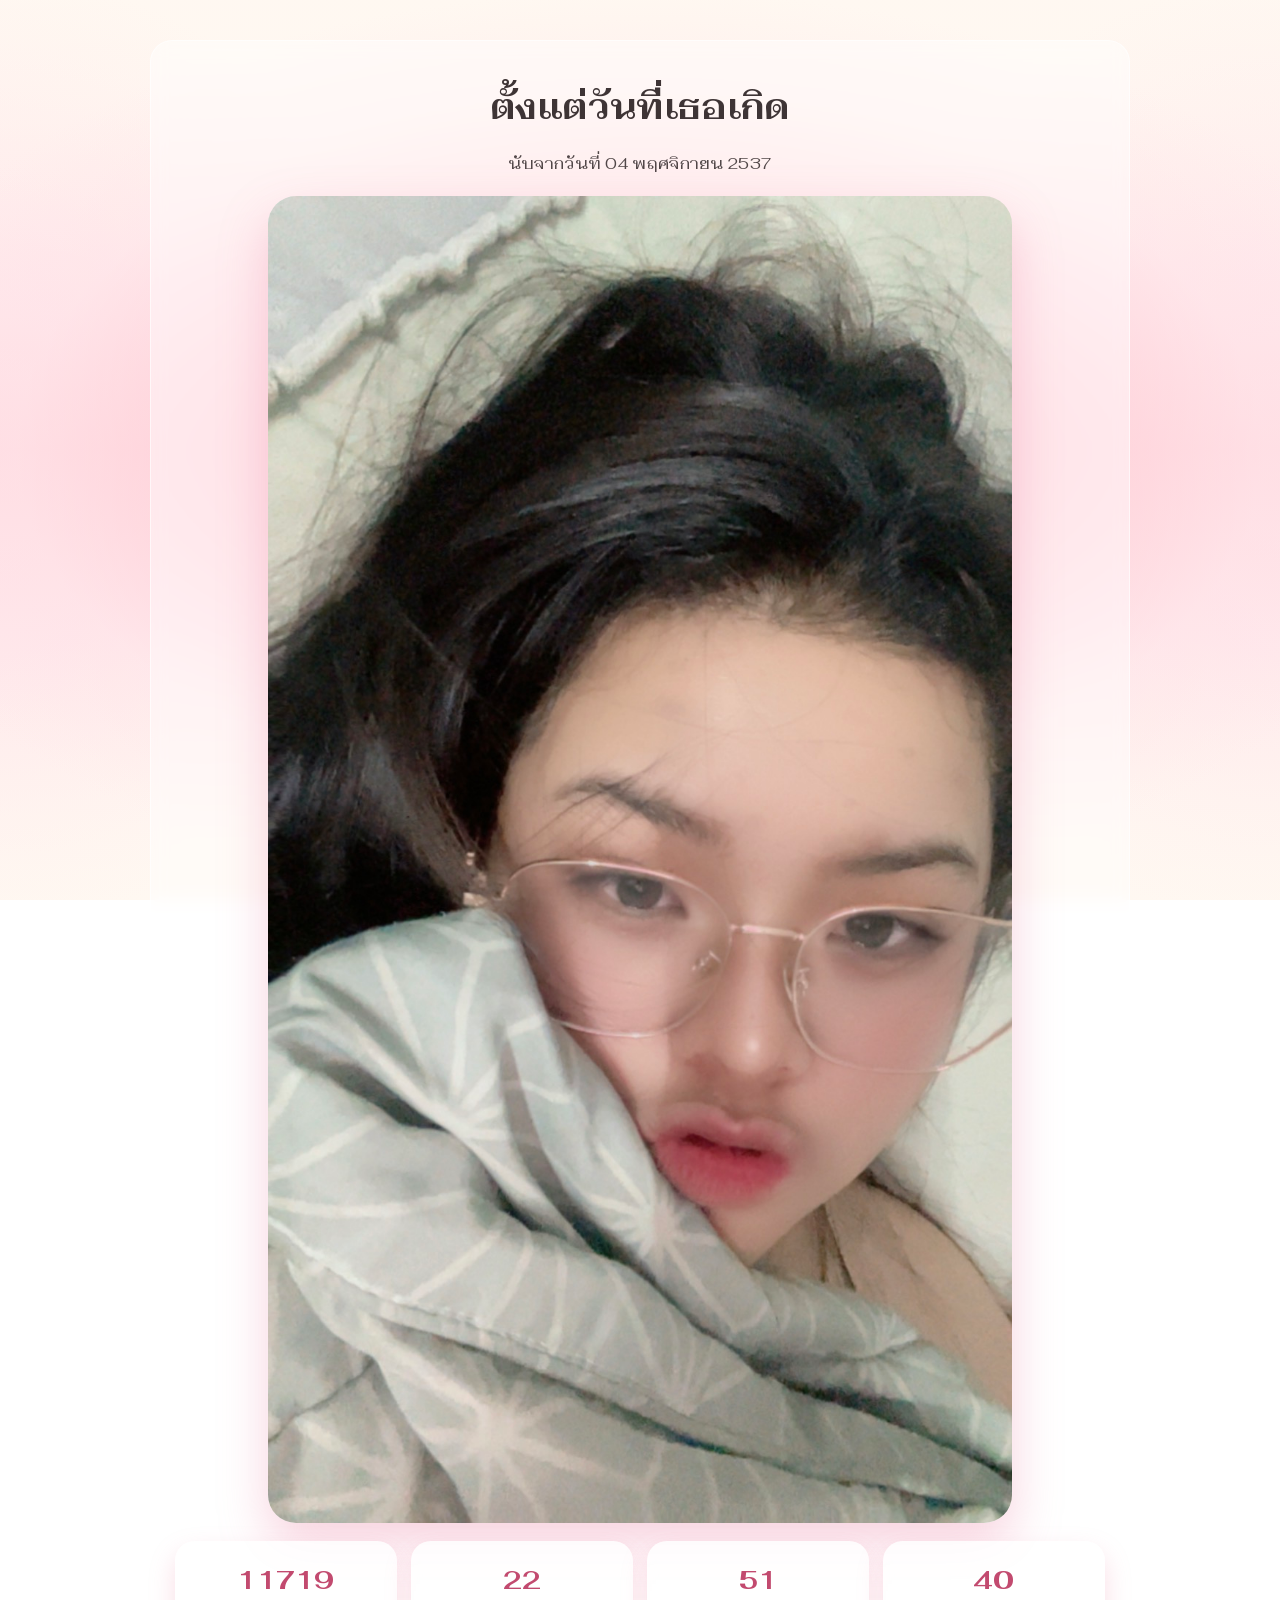
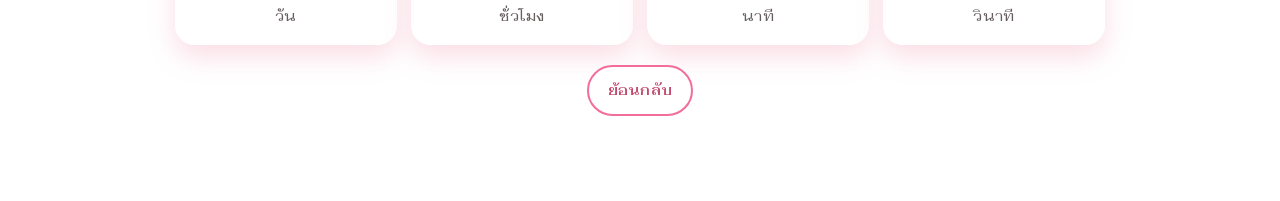
==== commit 24c2444b: "upload website" ====
--- a/days.html
+++ b/days.html
@@ -12,7 +12,7 @@
       <h1>ตั้งแต่วันที่เธอเกิด</h1>
 
 
-        <p class="subtle">นับจากวันที่ 04 พฤศจิกายน 2006 </p>
+        <p class="subtle">นับจากวันที่ 04 พฤศจิกายน 2537 </p>
 
         <!-- รูปตรงกลาง -->
         <div class="image-wrap">
--- a/css/style.css
+++ b/css/style.css
@@ -1241,1849 +1241,66 @@
 }
 
 
-
-@import url('https://fonts.googleapis.com/css2?family=Fahkwang:wght@300;400;500;600;700&display=swap');
-
-
-/* =========================================================
-   ROOT
-========================================================= */
-
-:root{
-
-  --pink-1:#fdf5f5;
-  --pink-2:#f9e0e0;
-
-  --card:#EDBFBF;
-  --card-dark:#FFB3C6;
-
-  --white:#ffffff;
-
-  --text-dark:#3E3435;
-
-  --shadow:
-    0 22px 48px rgba(234,127,160,.34);
-
-}
-
-
-/* =========================================================
-   RESET
-========================================================= */
-
-*{
-
-  box-sizing:border-box;
-
-  font-family:
-    "Fahkwang",
-    system-ui,
-    -apple-system,
-    "Segoe UI",
-    sans-serif !important;
-
-  -webkit-tap-highlight-color:transparent;
-
-}
-
-
-html,
-body{
-
-  width:100%;
-
-  min-height:100%;
-
-  margin:0;
-
-}
-
-
-/* =========================================================
-   BODY
-========================================================= */
-
-body{
-
-  position:relative;
-
-  min-height:100svh;
-
-  overflow-x:hidden;
-  overflow-y:auto;
-
-  color:var(--text-dark);
-
-  letter-spacing:.3px;
-
-  line-height:1.8;
-
-  background:
-
-    radial-gradient(
-      ellipse 75% 60% at 50% 50%,
-      #ffb6c5 0%,
-      rgba(255,182,197,.85) 25%,
-      rgba(255,202,211,.60) 45%,
-      rgba(255,225,230,.35) 65%,
-      transparent 85%
-    ),
-
-    radial-gradient(
-      ellipse 45% 70% at 0% 50%,
-      rgba(255,215,222,.45) 0%,
-      transparent 75%
-    ),
-
-    radial-gradient(
-      ellipse 45% 70% at 100% 50%,
-      rgba(255,215,222,.40) 0%,
-      transparent 75%
-    ),
-
-    radial-gradient(
-      ellipse 80% 35% at 50% 0%,
-      #fff8f1 0%,
-      rgba(255,248,241,.75) 50%,
-      transparent 100%
-    ),
-
-    radial-gradient(
-      ellipse 80% 35% at 50% 100%,
-      #fff8f1 0%,
-      rgba(255,248,241,.75) 50%,
-      transparent 100%
-    ),
-
-    linear-gradient(
-      180deg,
-      #fff8f2 0%,
-      #ffedf0 35%,
-      #ffe3e8 50%,
-      #ffedf0 70%,
-      #fff8f2 100%
-    );
-
-  background-attachment:fixed;
-
-  background-size:cover;
-
-}
-
-
-/* =========================================================
-   LAYOUT
-========================================================= */
-
-.container{
-
-  min-height:100svh;
-
-  display:flex;
-
-  align-items:center;
-
-  justify-content:center;
-
-  padding:40px 18px;
-
-}
-
-
-.shell{
-
-  width:min(980px,100%);
-
-  background:
-    rgba(255,255,255,.45);
-
-  backdrop-filter:blur(8px);
-
-  border:
-    1px solid rgba(255,255,255,.6);
-
-  border-radius:22px;
-
-  padding:36px 24px 44px;
-
-}
-
-
-.center{
-  text-align:center;
-}
-
-
-/* =========================================================
-   TEXT
-========================================================= */
-
-h1{
-
-  font-size:34px;
-
-  margin:0 0 12px;
-
-}
-
-
-h2{
-
-  font-size:24px;
-
-  margin:0 0 12px;
-
-  font-weight:600;
-
-}
-
-
-p{
-
-  margin:10px 0;
-
-}
-
-
-.subtle{
-
-  opacity:.9;
-
-}
-
-
-/* =========================================================
-   BIG CARD
-========================================================= */
-
-.big-card{
-  width:min(720px,100%);
-
-  margin:0 auto;
-
-  padding:24px 26px;
-
-  border-radius:30px;
-
-  background:
-    rgba(255,255,255,.65);
-
-  box-shadow:
-    var(--shadow);
-
-  position:relative;
-
-  z-index:20;
-}
-
-
-/* ข้อความในการ์ด */
-.big-card p{
-  margin:8px 0;
-}
-
-
-/* ระยะหัวข้อกับข้อความ */
-.big-card h2{
-  margin:0 0 8px;
-}
-
-
-/* badge */
-.badge{
-  margin:0 auto 10px;
-}
-@media (max-width:720px){
-
-  .container{
-    padding:
-      20px 16px;
-  }
-
-  .shell{
-    padding:
-      24px 16px 30px;
-  }
-
-  #titleText{
-    margin-bottom:4px;
-  }
-
-  .cake-stage{
-    width:min(320px,90vw);
-
-    height:245px;
-
-    margin:
-      8px auto 12px;
-  }
-
-  .cake{
-    transform:scale(.86);
-
-    margin-top:-82px;
-  }
-
-  .cake:hover{
-    transform:scale(.86);
-  }
-
-  .big-card{
-    padding:
-      20px 16px;
-
-    border-radius:24px;
-  }
-
-}
-@media (max-width:420px){
-
-  .cake-stage{
-    width:290px;
-
-    height:225px;
-
-    margin:
-      5px auto 10px;
-  }
-
-  .cake{
-    transform:scale(.76);
-
-    margin-top:-82px;
-  }
-
-  .cake:hover{
-    transform:scale(.76);
-  }
-
-  .big-card{
-    padding:
-      18px 14px;
-  }
-
-  .badge{
-    padding:
-      7px 14px;
-
-    font-size:13px;
-  }
-
-  .subtle{
-    font-size:13px;
-  }
-
-}
-
-
-/* =========================================================
-   BADGE
-========================================================= */
-
-.badge{
-
-  display:inline-flex;
-
-  align-items:center;
-
-  padding:8px 16px;
-
-  background:
-    rgba(255,255,255,.88);
-
-  border:
-    1px solid rgba(242,109,155,.35);
-
-  border-radius:999px;
-
-  color:#c24a6f;
-
-  font-weight:700;
-
-}
-
-
-/* =========================================================
-   BUTTON
-========================================================= */
-
-.btn{
-
-  position:relative;
-
-  overflow:hidden;
-
-  border:0;
-
-  padding:15px 20px;
-
-  border-radius:800px;
-
-  background:
-    linear-gradient(
-      135deg,
-      #f26d9b,
-      #f7a3be
-    );
-
-  color:#fff;
-
-  font-weight:600;
-
-  font-size:14px;
-
-  line-height:1.2;
-
-  cursor:pointer;
-
-  box-shadow:
-    0 8px 16px rgba(242,109,155,.25);
-
-  transition:
-    transform .18s ease,
-    box-shadow .18s ease,
-    filter .18s ease;
-
-  display:inline-flex;
-
-  align-items:center;
-
-  justify-content:center;
-
-  text-decoration:none;
-
-}
-
-
-.btn:hover{
-
-  transform:
-    translateY(-3px);
-
-  box-shadow:
-    0 14px 28px rgba(242,109,155,.38);
-
-  filter:brightness(1.05);
-
-}
-
-
-.btn:active{
-
-  transform:
-    scale(.96);
-
-}
-
-
-.btn.secondary{
-
-  background:#fff;
-
-  color:#c24a6f;
-
-  border:
-    2px solid #f26d9b;
-
-}
-
-
-.btn.secondary:hover{
-
-  color:#c24a6f;
-
-}
-
-
-a.btn,
-a.btn:visited,
-a.btn:hover,
-a.btn:active{
-
-  text-decoration:none;
-
-}
-
-
-/* =========================================================
-   SHIMMER
-========================================================= */
-
-.btn::after{
-
-  content:"";
-
-  position:absolute;
-
-  inset:0;
-
-  background:
-    linear-gradient(
-      120deg,
-      transparent 35%,
-      rgba(255,255,255,.45),
-      transparent 65%
-    );
-
-  opacity:0;
-
-  transform:
-    translateX(-120%);
-
-}
-
-
-.btn:hover::after{
-
-  animation:
-    shimmer .85s ease;
-
-}
-
-
-@keyframes shimmer{
-
-  from{
-
-    opacity:0;
-
-    transform:
-      translateX(-120%);
-
-  }
-
-  20%{
-    opacity:.65;
-  }
-
-  to{
-
-    opacity:0;
-
-    transform:
-      translateX(120%);
-
-  }
-
-}
-
-
-/* =========================================================
-   CAKE STAGE
-========================================================= */
-
-.cake-stage{
-  width:min(340px,78vw);
-  height:270px;
-
-  margin:14px auto 18px;
-
-  position:relative;
-
-  display:grid;
-  place-items:center;
-
-  perspective:900px;
-
-  overflow:visible;
-}
-
-
-/* =========================================================
-   CAKE
-========================================================= */
-
-.cake{
-  position:absolute;
-
-  width:250px;
-  height:200px;
-
-  top:50%;
-  left:50%;
-
-  margin-top:-82px;
-  margin-left:-125px;
-
-  z-index:10;
-
-  cursor:pointer;
-
-  filter:
-    drop-shadow(
-      0 18px 18px rgba(0,0,0,.25)
-    );
-
-  transition:
-    transform .2s ease;
-}
-
-.cake:hover{
-  transform:scale(1.015);
-}
-
-.cake > *{
-  position:absolute;
-}
-
-
-
-@import url('https://fonts.googleapis.com/css2?family=Fahkwang:wght@300;400;500;600;700&display=swap');
-
-
-/* =========================================================
-   RESET
-========================================================= */
-
-* {
-  box-sizing: border-box;
-  font-family: "Fahkwang", sans-serif !important;
-  -webkit-tap-highlight-color: transparent;
-}
-
-
-html,
-body {
-  width: 100%;
-  min-height: 100%;
-  margin: 0;
-}
-
-
-/* =========================================================
-   BODY
-========================================================= */
-
-body {
-
-  min-height: 100svh;
-
-  overflow-x: hidden;
-
-  color: #3e3435;
-
-  line-height: 1.8;
-
-  background:
-
-    radial-gradient(
-      ellipse 75% 60% at 50% 50%,
-      #ffb6c5 0%,
-      rgba(255,182,197,.85) 25%,
-      rgba(255,202,211,.60) 45%,
-      rgba(255,225,230,.35) 65%,
-      transparent 85%
-    ),
-
-    radial-gradient(
-      ellipse 45% 70% at 0% 50%,
-      rgba(255,215,222,.45),
-      transparent 75%
-    ),
-
-    radial-gradient(
-      ellipse 45% 70% at 100% 50%,
-      rgba(255,215,222,.40),
-      transparent 75%
-    ),
-
-    radial-gradient(
-      ellipse 80% 35% at 50% 0%,
-      #fff8f1 0%,
-      rgba(255,248,241,.75) 50%,
-      transparent 100%
-    ),
-
-    radial-gradient(
-      ellipse 80% 35% at 50% 100%,
-      #fff8f1 0%,
-      rgba(255,248,241,.75) 50%,
-      transparent 100%
-    ),
-
-    linear-gradient(
-      180deg,
-      #fff8f2 0%,
-      #ffedf0 35%,
-      #ffe3e8 50%,
-      #ffedf0 70%,
-      #fff8f2 100%
-    );
-
-}
-
-
-/* =========================================================
-   MAIN CONTAINER
-========================================================= */
-
-.container {
-
-  min-height: 100svh;
-
-  width: 100%;
-
-  display: flex;
-
-  justify-content: center;
-
-  align-items: center;
-
-  padding: 28px 18px;
-
-}
-
-
-/* =========================================================
-   SHELL
-   *** ยึดรูปที่ 2 เป็นหลัก ***
-========================================================= */
-
-.shell {
-
-  width: min(1050px, 100%);
-
-  min-height: 650px;
-
-  padding: 40px 30px 45px;
-
-  border-radius: 22px;
-
-  background:
-    rgba(255,255,255,.46);
-
-  border:
-    1px solid rgba(255,255,255,.65);
-
-  backdrop-filter: blur(8px);
-
-  -webkit-backdrop-filter: blur(8px);
-
-  box-shadow:
-    0 20px 55px rgba(235,140,165,.12);
-
-  display: flex;
-
-  flex-direction: column;
-
-  align-items: center;
-
-  justify-content: flex-start;
-
-  text-align: center;
-
-}
-
-
-/* =========================================================
-   TITLE
-========================================================= */
-
-#titleText {
-
-  margin: 0;
-
-  padding: 0;
-
-  font-size: 27px;
-
-  font-weight: 600;
-
-  line-height: 1.35;
-
-  color: #3e3435;
-
-}
-
-
-/* =========================================================
-   CAKE STAGE
-========================================================= */
-
-.cake-stage {
-
-  position: relative;
-
-  width: 340px;
-
-  height: 290px;
-
-  margin: 14px auto 4px;
-
-  display: grid;
-
-  place-items: center;
-
-  overflow: visible;
-
-  flex-shrink: 0;
-
-}
-
-
-/* =========================================================
-   CAKE
-========================================================= */
-
-.cake {
-
-  position: absolute;
-
-  width: 250px;
-
-  height: 200px;
-
-  left: 50%;
-
-  top: 50%;
-
-  margin-left: -125px;
-
-  margin-top: -82px;
-
-  cursor: pointer;
-
-  z-index: 10;
-
-  filter:
-    drop-shadow(
-      0 18px 18px rgba(0,0,0,.25)
-    );
-
-  transition:
-    transform .2s ease;
-
-}
-
-
-.cake:hover {
-  transform: scale(1.015);
-}
-
-
-.cake > * {
-  position: absolute;
-}
-
-
-/* =========================================================
-   PLATE
-========================================================= */
-
-.plate {
-
-  width: 270px;
-
-  height: 110px;
-
-  bottom: -10px;
-
-  left: -10px;
-
-  background: #ccc;
-
-  border-radius: 50%;
-
-  box-shadow:
-
-    0 2px 0 #aaa,
-    0 4px 0 #aaa,
-    0 5px 40px rgba(0,0,0,.5);
-
-}
-
-
-/* =========================================================
-   CAKE LAYERS
-========================================================= */
-
-.layer {
-
-  width: 250px;
-
-  height: 100px;
-
-  border-radius: 50%;
-
-  background: #553c13;
-
-  box-shadow:
-
-    0 2px 0 #604618,
-    0 4px 0 #4e370f,
-    0 6px 0 #4e370f,
-    0 8px 0 #4d360f,
-    0 10px 0 #4d360f,
-    0 12px 0 #4c350e,
-    0 14px 0 #4c350e,
-    0 16px 0 #4b340e,
-    0 18px 0 #4b340e,
-    0 20px 0 #4a330d,
-    0 22px 0 #4a330d,
-    0 24px 0 #49320d,
-    0 26px 0 #49320d,
-    0 28px 0 #48310c,
-    0 30px 0 #48310c;
-}
-
-
-.layer-top {
-  top: 0;
-}
-
-.layer-middle {
-  top: 33px;
-}
-
-.layer-bottom {
-  top: 66px;
-}
-
-
-/* =========================================================
-   ICING
-========================================================= */
-
-.icing {
-
-  top: 2px;
-
-  left: 5px;
-
-  width: 240px;
-
-  height: 90px;
-
-  background: #f0e4d0;
-
-  border-radius: 50%;
-
-  z-index: 4;
-
-}
-
-
-.icing::before {
-
-  content: "";
-
-  position: absolute;
-
-  top: 4px;
-  right: 5px;
-  bottom: 6px;
-  left: 5px;
-
-  background: #f5e9d7;
-
-  border-radius: 50%;
-
-}
-
-
-/* =========================================================
-   DRIPS
-========================================================= */
-
-.drip {
-
-  background: #f0e4d0;
-
-  z-index: 5;
-
-  border-bottom-left-radius: 25px;
-
-  border-bottom-right-radius: 25px;
-
-}
-
-
-.drip1 {
-
-  top: 53px;
-
-  left: 5px;
-
-  width: 40px;
-
-  height: 48px;
-
-  transform: skewY(15deg);
-
-}
-
-
-.drip2 {
-
-  top: 69px;
-
-  left: 181px;
-
-  width: 50px;
-
-  height: 60px;
-
-  transform: skewY(-15deg);
-
-}
-
-
-.drip3 {
-
-  top: 54px;
-
-  left: 90px;
-
-  width: 80px;
-
-  height: 60px;
-
-  border-bottom-left-radius: 40px;
-
-  border-bottom-right-radius: 40px;
-
-}
-
-
-/* =========================================================
-   CANDLE
-========================================================= */
-
-.candle {
-
-  position: absolute;
-
-  width: 16px;
-
-  height: 50px;
-
-  border-radius: 8px 8px 4px 4px;
-
-  transform:
-    translate(-50%, -100%);
-
-  z-index: 15;
-
-  animation:
-    candleAppear .3s ease-out;
-
-}
-
-
-@keyframes candleAppear {
-
-  from {
-
-    opacity: 0;
-
-    transform:
-      translate(-50%, -100%)
-      scale(.5);
-
-  }
-
-  to {
-
-    opacity: 1;
-
-    transform:
-      translate(-50%, -100%)
-      scale(1);
-
-  }
-
-}
-
-
-.candle::before {
-
-  content: "";
-
-  position: absolute;
-
-  top: 0;
-
-  left: 0;
-
-  width: 16px;
-
-  height: 8px;
-
-  border-radius: 50%;
-
-  background: #9b1019;
-
-}
-
-
-/* =========================================================
-   CANDLE COLORS
-========================================================= */
-
-.candle-blue {
-
-  background:
-    repeating-linear-gradient(
-      -20deg,
-      #42b8df 0px,
-      #42b8df 6px,
-      #239bc8 7px,
-      #239bc8 9px
-    );
-
-}
-
-
-.candle-yellow {
-
-  background:
-    repeating-linear-gradient(
-      -20deg,
-      #ffd34e 0px,
-      #ffd34e 6px,
-      #f3ad16 7px,
-      #f3ad16 9px
-    );
-
-}
-
-
-.candle-pink {
-
-  background:
-    repeating-linear-gradient(
-      -20deg,
-      #ff9fc2 0px,
-      #ff9fc2 6px,
-      #ef719c 7px,
-      #ef719c 9px
-    );
-
-}
-
-
-.candle-purple {
-
-  background:
-    repeating-linear-gradient(
-      -20deg,
-      #b993ed 0px,
-      #b993ed 6px,
-      #8c62ce 7px,
-      #8c62ce 9px
-    );
-
-}
-
-
-.candle-green {
-
-  background:
-    repeating-linear-gradient(
-      -20deg,
-      #72d7b1 0px,
-      #72d7b1 6px,
-      #3ab68d 7px,
-      #3ab68d 9px
-    );
-
-}
-
-
-/* =========================================================
-   FLAME
-========================================================= */
-
-.flame {
-
-  position: absolute;
-
-  width: 15px;
-
-  height: 35px;
-
-  top: -34px;
-
-  left: 50%;
-
-  margin-left: -7.5px;
-
-  background: orange;
-
-  border-radius:
-    10px 10px 10px 10px /
-    25px 25px 10px 10px;
-
-  box-shadow:
-
-    0 0 10px rgba(255,165,0,.5),
-    0 0 20px rgba(255,165,0,.5),
-    0 0 60px rgba(255,165,0,.5);
-
-  transform-origin:
-    50% 90%;
-
-  animation:
-    flicker 1s ease-in-out alternate infinite;
-
-}
-
-
-@keyframes flicker {
-
-  0% {
-    transform: skewX(5deg);
-  }
-
-  25% {
-    transform: skewX(-5deg);
-  }
-
-  50% {
-    transform: skewX(10deg);
-  }
-
-  75% {
-    transform: skewX(-10deg);
-  }
-
-  100% {
-    transform: skewX(5deg);
-  }
-
-}
-
-
-/* =========================================================
-   BIG CARD
-   *** การ์ดต้องอยู่ใต้เค้กเสมอ ***
-========================================================= */
-
-.big-card {
-
-  width: min(780px, 100%);
-
-  min-height: 145px;
-
-  margin: 0 auto;
-
-  padding: 24px 28px;
-
-  border-radius: 30px;
-
-  background:
-    rgba(255,255,255,.68);
-
-  box-shadow:
-    0 22px 48px rgba(234,127,160,.30);
-
-  position: relative;
-
-  z-index: 20;
-
-  display: flex;
-
-  flex-direction: column;
-
-  align-items: center;
-
-  justify-content: center;
-
-  text-align: center;
-
-}
-
-
-/* =========================================================
-   CARD TEXT
-========================================================= */
-
-.big-card h2 {
-
-  margin: 0 0 8px;
-
-  font-size: 24px;
-
-  line-height: 1.4;
-
-  font-weight: 600;
-
-}
-
-
-.big-card p {
-
-  margin: 4px 0;
-
-}
-
-
-/* =========================================================
-   BADGE
-========================================================= */
-
-.badge {
-
-  display: inline-flex;
-
-  align-items: center;
-
-  justify-content: center;
-
-  margin: 0 0 8px;
-
-  padding: 7px 17px;
-
-  border-radius: 999px;
-
-  background:
-    rgba(255,255,255,.85);
-
-  border:
-    1px solid rgba(242,109,155,.35);
-
-  color: #c24a6f;
-
-  font-weight: 600;
-
-  line-height: 1.4;
-
-}
-
-
-/* =========================================================
-   SUBTLE
-========================================================= */
-
-.subtle {
-
-  opacity: .9;
-
-  font-size: 15px;
-
-}
-
-
-/* =========================================================
-   BUTTON AREA
-========================================================= */
-
-.button-area {
-
-  margin-top: 16px;
-
-  display: flex;
-
-  justify-content: center;
-
-}
-
-
-/* =========================================================
-   BUTTON
-========================================================= */
-
-.btn {
-
-  position: relative;
-
-  overflow: hidden;
-
-  display: inline-flex;
-
-  align-items: center;
-
-  justify-content: center;
-
-  padding: 14px 22px;
-
-  border: 0;
-
-  border-radius: 999px;
-
-  background:
-    linear-gradient(
-      135deg,
-      #f26d9b,
-      #f7a3be
-    );
-
-  color: #fff;
-
-  font-size: 14px;
-
-  font-weight: 600;
-
-  line-height: 1.3;
-
-  text-decoration: none;
-
-  cursor: pointer;
-
-  box-shadow:
-    0 8px 18px rgba(242,109,155,.28);
-
-  transition:
-    transform .18s ease,
-    box-shadow .18s ease;
-
-}
-
-
-.btn:hover {
-
-  transform:
-    translateY(-2px);
-
-  box-shadow:
-    0 12px 25px rgba(242,109,155,.38);
-
-}
-
-
-.btn:active {
-
-  transform:
-    scale(.96);
-
-}
-
-
-.btn.secondary {
-
-  background: #fff;
-
-  color: #c24a6f;
-
-  border:
-    2px solid #f26d9b;
-
-}
-
-
-a.btn,
-a.btn:hover,
-a.btn:visited,
-a.btn:active {
-
-  text-decoration: none;
-
-}
-
-
-/* =========================================================
-   FIREWORK
-========================================================= */
-
-.pyro {
-
-  position: absolute;
-
-  top: -45px;
-
-  left: 50%;
-
-  width: 20px;
-
-  height: 20px;
-
-  transform:
-    translateX(-50%);
-
-  pointer-events: none;
-
-  display: none;
-
-  z-index: 30;
-
-}
-
-
-.pyro > div {
-
-  position: absolute;
-
-  width: 5px;
-
-  height: 5px;
-
-  border-radius: 50%;
-
-  animation:
-    bang 1s ease-out infinite,
-    gravity 1s ease-in infinite;
-
-}
-
-
-@keyframes bang {
-
-  to {
-
-    box-shadow:
-
-      -90px -60px #ff4f81,
-      -55px -95px #ffd43b,
-      0 -110px #6ddcff,
-      60px -80px #b47cff,
-      100px -30px #ff8a3d,
-      80px 35px #6ee7a8,
-      20px 75px #ff4f81,
-      -50px 60px #ffd43b,
-      -100px 20px #6ddcff;
-
-  }
-
-}
-
-
-@keyframes gravity {
-
-  to {
-
-    transform:
-      translateY(100px);
-
-    opacity: 0;
-
-  }
-
-}
-
-
-/* =========================================================
-   STARS
-========================================================= */
-
-.stars-layer {
-
-  position: fixed;
-
-  inset: 0;
-
-  width: 100vw;
-
-  height: 100svh;
-
-  overflow: hidden;
-
-  pointer-events: none;
-
-  z-index: 999;
-
-}
-
-
-.star-piece {
-
-  position: absolute;
-
-  top: -60px;
-
-  width: 25px;
-
-  height: auto;
-
-  opacity: 0;
-
-  animation-name: starFall;
-
-  animation-timing-function:
-    cubic-bezier(.25,.46,.45,.94);
-
-  animation-fill-mode: forwards;
-
-}
-
-
-@keyframes starFall {
-
-  0% {
-
-    transform:
-      translate3d(0,-60px,0)
-      rotate(0deg)
-      scale(.7);
-
-    opacity: 0;
-
-  }
-
-  8% {
-    opacity: 1;
-  }
-
-  25% {
-
-    transform:
-      translate3d(
-        var(--drift1),
-        25vh,
-        0
-      )
-      rotate(90deg)
-      scale(1);
-
-  }
-
-  50% {
-
-    transform:
-      translate3d(
-        var(--drift2),
-        55vh,
-        0
-      )
-      rotate(180deg)
-      scale(.9);
-
-  }
-
-  75% {
-
-    transform:
-      translate3d(
-        var(--drift3),
-        80vh,
-        0
-      )
-      rotate(270deg)
-      scale(1.05);
-
-  }
-
-  92% {
-    opacity: 1;
-  }
-
-  100% {
-
-    transform:
-      translate3d(
-        var(--drift4),
-        115vh,
-        0
-      )
-      rotate(360deg)
-      scale(.75);
-
-    opacity: 0;
-
-  }
-
-}
-
-
-/* =========================================================
-   MOBILE
-========================================================= */
-
+/* =====================================================
+   MOBILE LAYOUT FIX
+   แก้พื้นที่ว่างเกินบนมือถือ โดยคงธีม สี ฟอนต์ และเอฟเฟกต์เดิม
+   ===================================================== */
 @media (max-width: 720px) {
+  html,
+  body {
+    height: auto;
+    min-height: 100%;
+  }
+
+  body {
+    background-attachment: scroll;
+  }
 
   .container {
-
-    padding:
-      16px 14px;
-
-  }
-
+    height: auto;
+    min-height: 0;
+    align-items: flex-start;
+    padding: 16px 12px;
+  }
 
   .shell {
-
-    min-height:
-      calc(100svh - 32px);
-
-    padding:
-      26px 14px 30px;
-
-    border-radius:
-      22px;
-
-  }
-
-
-  #titleText {
-
-    font-size: 22px;
-
-  }
-
+    height: auto !important;
+    min-height: 0 !important;
+    padding: 22px 14px 24px;
+  }
+
+  .big-card {
+    height: auto;
+    min-height: 0;
+    padding: 18px 14px;
+  }
 
   .cake-stage {
-
-    width:
-      min(320px, 90vw);
-
-    height: 250px;
-
-    margin:
-      8px auto 0;
-
-  }
-
-
-  .cake {
-
-    transform:
-      scale(.86);
-
-  }
-
-
-  .cake:hover {
-
-    transform:
-      scale(.86);
-
-  }
-
+    width: min(300px, 82vw);
+    margin: 10px auto 8px;
+  }
+
+  .pink-panel {
+    width: 100%;
+    padding: 18px 14px;
+  }
+}
+
+/* จอมือถือขนาดเล็ก */
+@media (max-width: 420px) {
+  .container {
+    padding: 12px 10px;
+  }
+
+  .shell {
+    padding: 18px 12px 20px;
+  }
 
   .big-card {
-
-    width: 100%;
-
-    min-height: 135px;
-
-    padding:
-      20px 15px;
-
-    border-radius:
-      24px;
-
-  }
-
-
-  .big-card h2 {
-
-    font-size: 20px;
-
-  }
-
-
-  .subtle {
-
-    font-size: 13px;
-
-  }
-
-}
-
-
-/* =========================================================
-   SMALL PHONE
-========================================================= */
-
-@media (max-width: 420px) {
-
-  .shell {
-
-    padding:
-      22px 12px 25px;
-
-  }
-
-
-  #titleText {
-
-    font-size: 20px;
-
-  }
-
+    padding: 16px 12px;
+  }
 
   .cake-stage {
-
-    width: 290px;
-
-    height: 225px;
-
-  }
-
-
-  .cake {
-
-    transform:
-      scale(.76);
-
-  }
-
-
-  .cake:hover {
-
-    transform:
-      scale(.76);
-
-  }
-
-
-  .big-card {
-
-    min-height: 125px;
-
-    padding:
-      18px 12px;
-
-  }
-
-
-  .badge {
-
-    font-size: 13px;
-
-    padding:
-      7px 13px;
-
-  }
-
-}
-
-
-/* =========================================================
-   SHORT SCREEN
-========================================================= */
-
-@media (max-height: 680px) {
-
-  .container {
-
-    padding:
-      10px 14px;
-
-  }
-
-
-  .shell {
-
-    min-height:
-      calc(100svh - 20px);
-
-    padding:
-      20px 14px 25px;
-
-  }
-
-
-  .cake-stage {
-
-    height: 220px;
-
-    margin-top: 4px;
-
-  }
-
-
-  .cake {
-
-    transform:
-      scale(.72);
-
-  }
-
-
-  .cake:hover {
-
-    transform:
-      scale(.72);
-
-  }
-
-}
+    width: min(280px, 80vw);
+  }
+}
